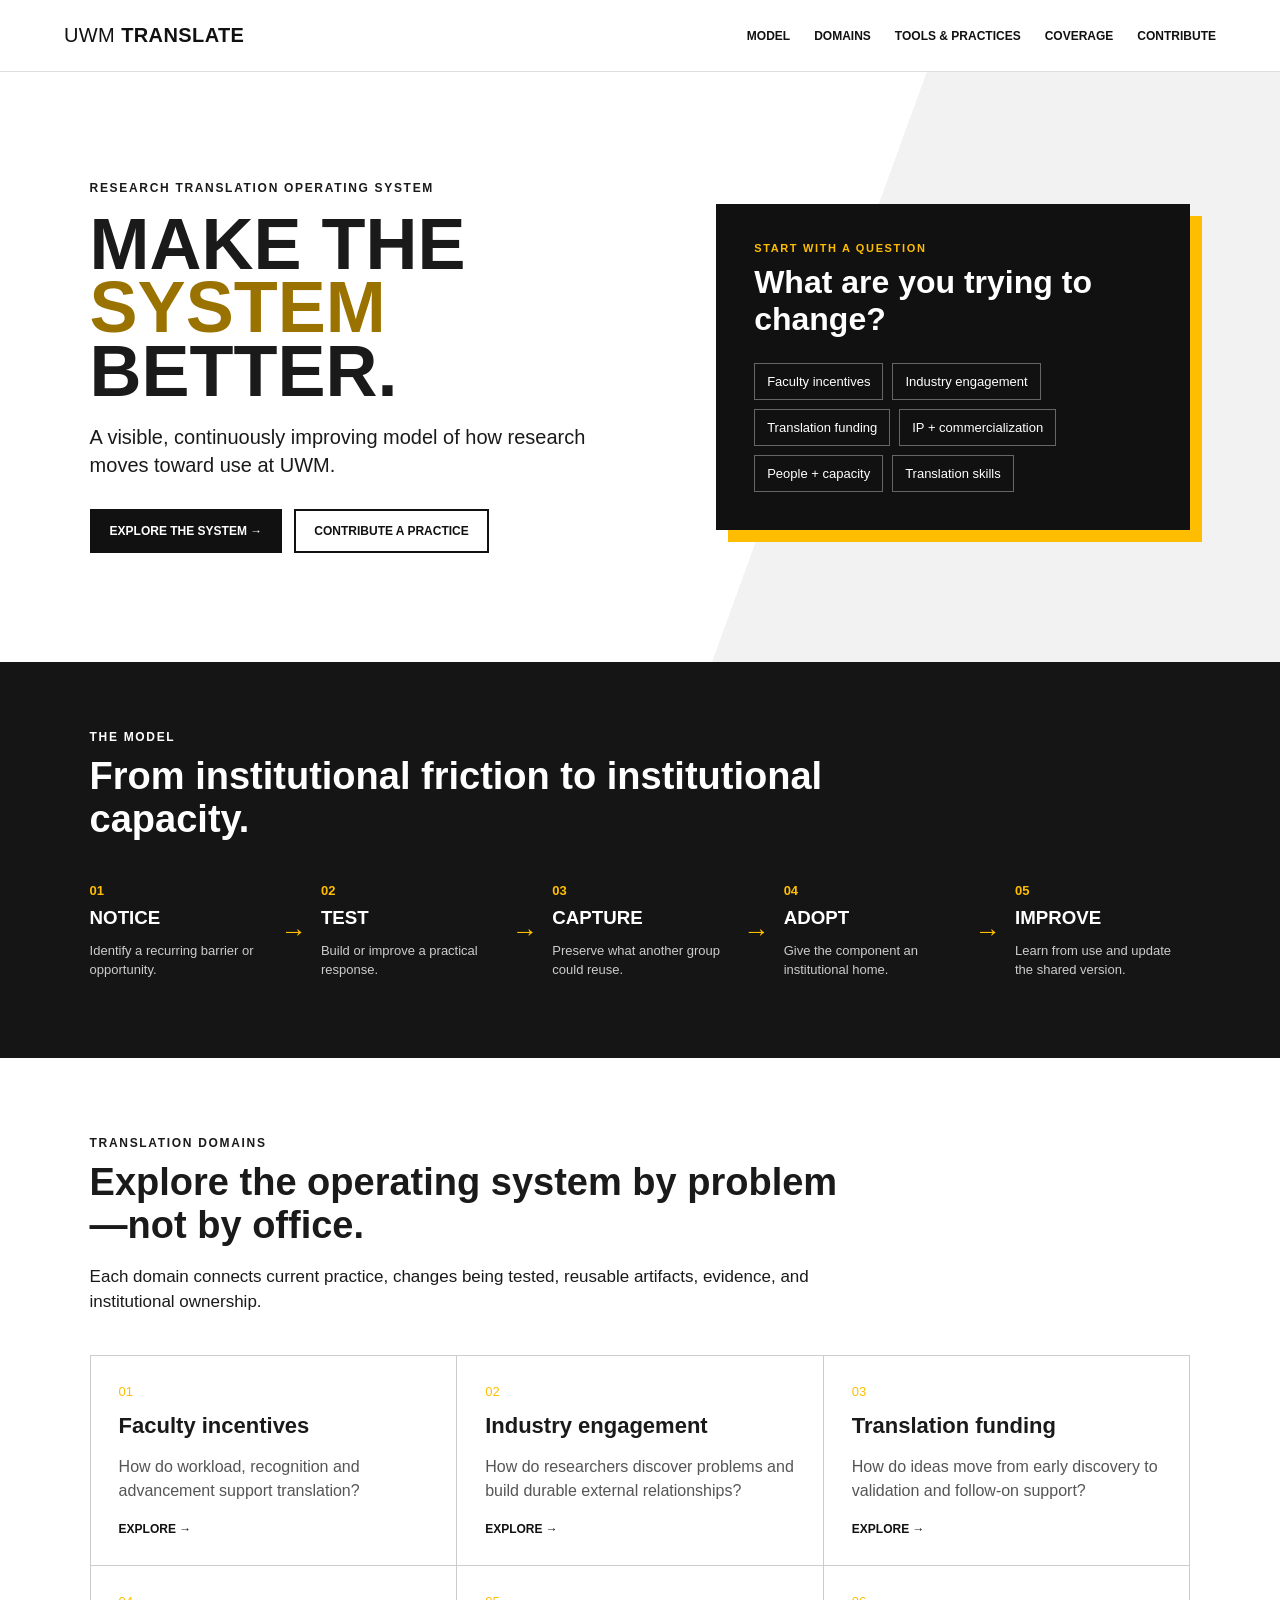
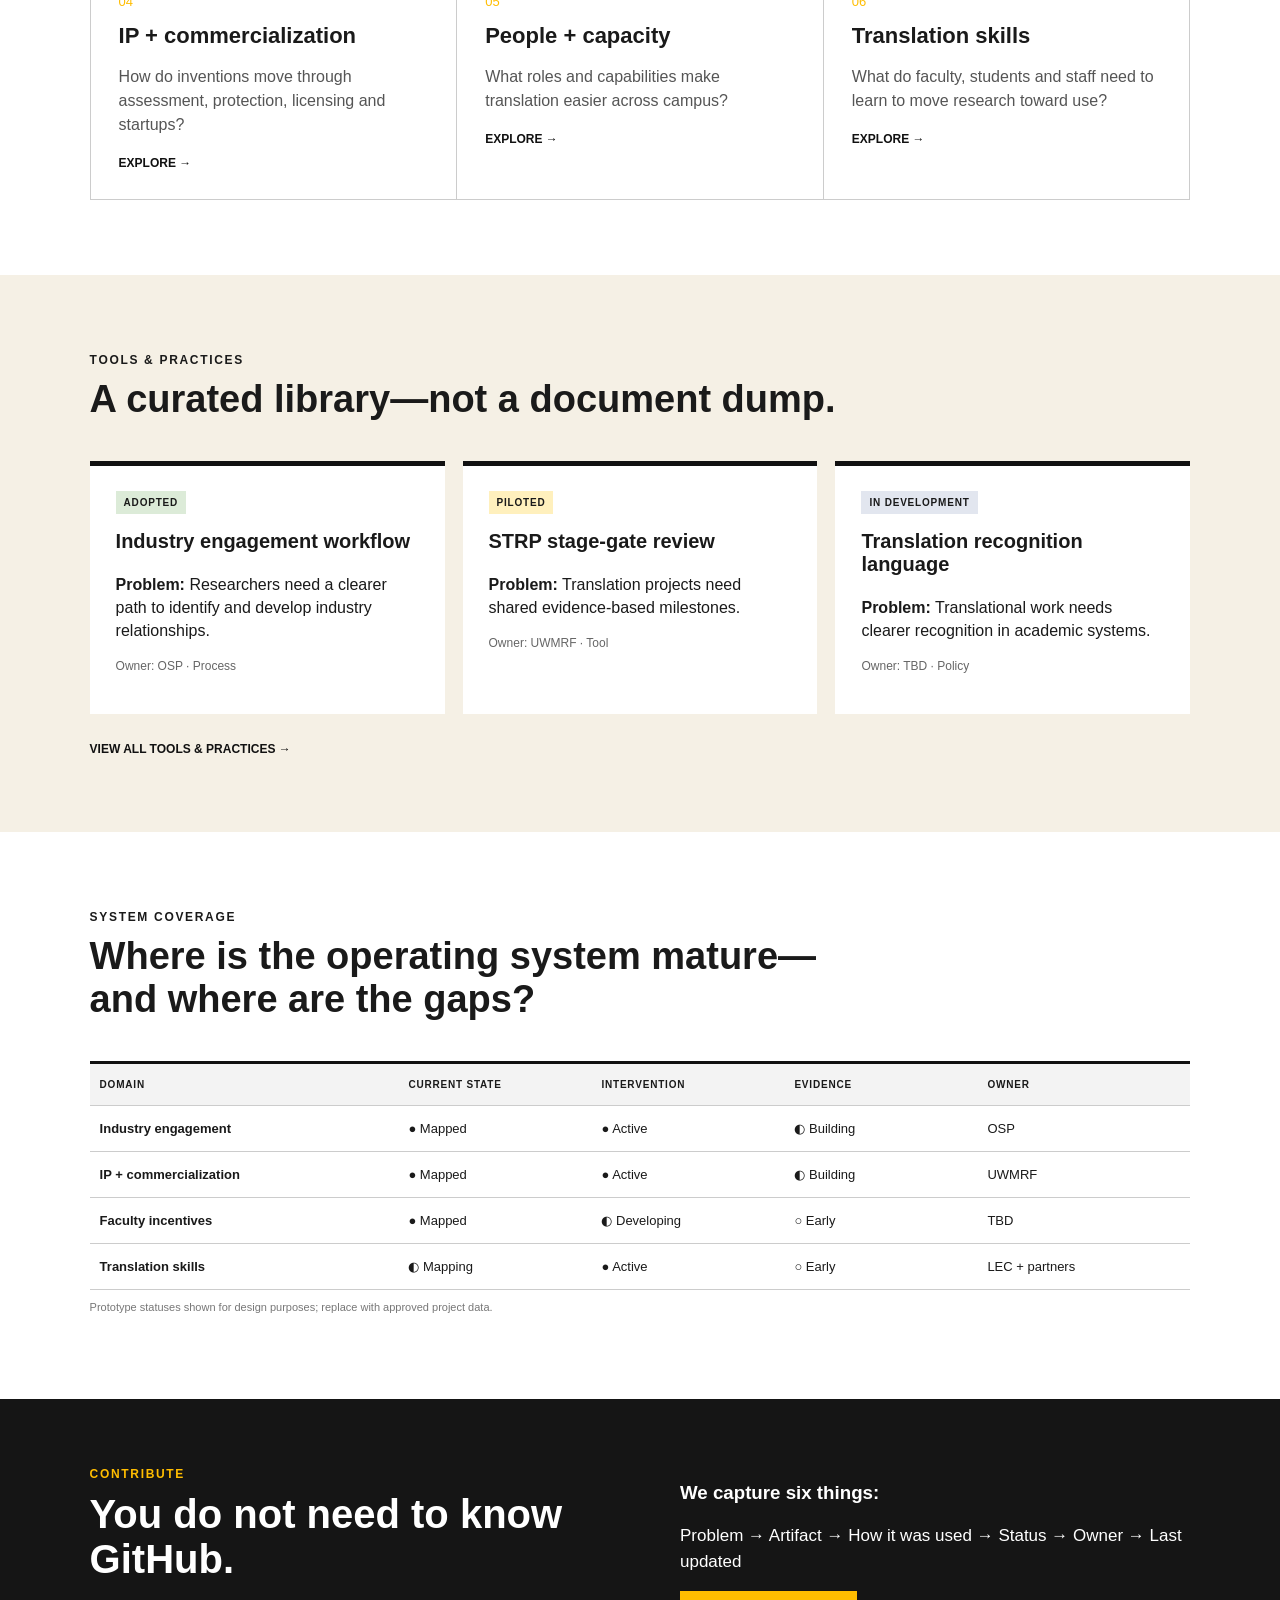
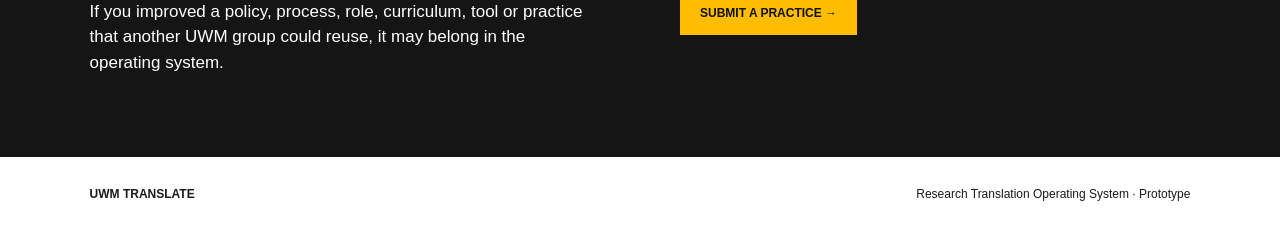
==== index.html @ 5f3ccc4c "Add files via upload" ====
<!doctype html><html lang='en'><head><meta charset='utf-8'><meta name='viewport' content='width=device-width,initial-scale=1'><title>UWM TRANSLATE — Research Translation OS</title><link rel='stylesheet' href='styles.css'></head><body>
<header class='nav'><a class='brand' href='#'>UWM <b>TRANSLATE</b></a><nav><a href='#model'>MODEL</a><a href='#domains'>DOMAINS</a><a href='#library'>TOOLS & PRACTICES</a><a href='#coverage'>COVERAGE</a><a href='#contribute'>CONTRIBUTE</a></nav></header>
<main>
<section class='hero'><div><div class='eyebrow'>RESEARCH TRANSLATION OPERATING SYSTEM</div><h1>MAKE THE<br><span>SYSTEM</span><br>BETTER.</h1><p class='lede'>A visible, continuously improving model of how research moves toward use at UWM.</p><div class='actions'><a class='btn primary' href='#domains'>EXPLORE THE SYSTEM →</a><a class='btn' href='#contribute'>CONTRIBUTE A PRACTICE</a></div></div><div class='hero-card'><div class='small'>START WITH A QUESTION</div><h2>What are you trying to change?</h2><div class='chips'><a href='#faculty'>Faculty incentives</a><a href='#industry'>Industry engagement</a><a href='#funding'>Translation funding</a><a href='#commercialization'>IP + commercialization</a><a href='#capacity'>People + capacity</a><a href='#skills'>Translation skills</a></div></div></section>
<section class='dark' id='model'><div class='section-head'><span>THE MODEL</span><h2>From institutional friction to institutional capacity.</h2></div><div class='flow'><div><b>01</b><h3>NOTICE</h3><p>Identify a recurring barrier or opportunity.</p></div><i>→</i><div><b>02</b><h3>TEST</h3><p>Build or improve a practical response.</p></div><i>→</i><div><b>03</b><h3>CAPTURE</h3><p>Preserve what another group could reuse.</p></div><i>→</i><div><b>04</b><h3>ADOPT</h3><p>Give the component an institutional home.</p></div><i>→</i><div><b>05</b><h3>IMPROVE</h3><p>Learn from use and update the shared version.</p></div></div></section>
<section id='domains' class='section'><div class='section-head'><span>TRANSLATION DOMAINS</span><h2>Explore the operating system by problem—not by office.</h2><p>Each domain connects current practice, changes being tested, reusable artifacts, evidence, and institutional ownership.</p></div><div class='grid domains'>
<article id='faculty'><div class='num'>01</div><h3>Faculty incentives</h3><p>How do workload, recognition and advancement support translation?</p><a href='domain.html?d=faculty'>EXPLORE →</a></article>
<article id='industry'><div class='num'>02</div><h3>Industry engagement</h3><p>How do researchers discover problems and build durable external relationships?</p><a href='domain.html?d=industry'>EXPLORE →</a></article>
<article id='funding'><div class='num'>03</div><h3>Translation funding</h3><p>How do ideas move from early discovery to validation and follow-on support?</p><a href='domain.html?d=funding'>EXPLORE →</a></article>
<article id='commercialization'><div class='num'>04</div><h3>IP + commercialization</h3><p>How do inventions move through assessment, protection, licensing and startups?</p><a href='domain.html?d=ip'>EXPLORE →</a></article>
<article id='capacity'><div class='num'>05</div><h3>People + capacity</h3><p>What roles and capabilities make translation easier across campus?</p><a href='domain.html?d=capacity'>EXPLORE →</a></article>
<article id='skills'><div class='num'>06</div><h3>Translation skills</h3><p>What do faculty, students and staff need to learn to move research toward use?</p><a href='domain.html?d=skills'>EXPLORE →</a></article></div></section>
<section class='cream' id='library'><div class='section-head'><span>TOOLS & PRACTICES</span><h2>A curated library—not a document dump.</h2></div><div class='artifact-grid'>
<div class='artifact'><span class='status adopted'>ADOPTED</span><h3>Industry engagement workflow</h3><p><b>Problem:</b> Researchers need a clearer path to identify and develop industry relationships.</p><p class='meta'>Owner: OSP · Process</p></div>
<div class='artifact'><span class='status pilot'>PILOTED</span><h3>STRP stage-gate review</h3><p><b>Problem:</b> Translation projects need shared evidence-based milestones.</p><p class='meta'>Owner: UWMRF · Tool</p></div>
<div class='artifact'><span class='status dev'>IN DEVELOPMENT</span><h3>Translation recognition language</h3><p><b>Problem:</b> Translational work needs clearer recognition in academic systems.</p><p class='meta'>Owner: TBD · Policy</p></div>
</div><a class='text-link' href='library.html'>VIEW ALL TOOLS & PRACTICES →</a></section>
<section class='section' id='coverage'><div class='section-head'><span>SYSTEM COVERAGE</span><h2>Where is the operating system mature—and where are the gaps?</h2></div><div class='coverage'><div class='row header'><span>DOMAIN</span><span>CURRENT STATE</span><span>INTERVENTION</span><span>EVIDENCE</span><span>OWNER</span></div><div class='row'><b>Industry engagement</b><span>● Mapped</span><span>● Active</span><span>◐ Building</span><span>OSP</span></div><div class='row'><b>IP + commercialization</b><span>● Mapped</span><span>● Active</span><span>◐ Building</span><span>UWMRF</span></div><div class='row'><b>Faculty incentives</b><span>● Mapped</span><span>◐ Developing</span><span>○ Early</span><span>TBD</span></div><div class='row'><b>Translation skills</b><span>◐ Mapping</span><span>● Active</span><span>○ Early</span><span>LEC + partners</span></div></div><p class='note'>Prototype statuses shown for design purposes; replace with approved project data.</p></section>
<section class='black' id='contribute'><div><span class='eyebrow gold'>CONTRIBUTE</span><h2>You do not need to know GitHub.</h2><p>If you improved a policy, process, role, curriculum, tool or practice that another UWM group could reuse, it may belong in the operating system.</p></div><div class='contrib'><h3>We capture six things:</h3><p>Problem → Artifact → How it was used → Status → Owner → Last updated</p><a class='btn goldbtn' href='contribute.html'>SUBMIT A PRACTICE →</a></div></section>
</main><footer><b>UWM TRANSLATE</b><span>Research Translation Operating System · Prototype</span></footer></body></html>
---- styles.css ----
:root{--gold:#ffbd00;--black:#111;--cream:#f5f0e5;--gray:#ececec;--ink:#1a1a1a}*{box-sizing:border-box}body{margin:0;font-family:Arial,Helvetica,sans-serif;color:var(--ink);background:#fff}.nav{height:72px;display:flex;align-items:center;justify-content:space-between;padding:0 5vw;border-bottom:1px solid #ddd;position:sticky;top:0;background:#fff;z-index:5}.brand{font-size:20px;color:#111;text-decoration:none;letter-spacing:.02em}.nav nav{display:flex;gap:24px}.nav nav a{font-size:12px;font-weight:700;color:#111;text-decoration:none}.hero{min-height:590px;padding:70px 7vw;display:grid;grid-template-columns:1.05fr .95fr;gap:8vw;align-items:center;background:linear-gradient(110deg,#fff 0 62%,#f2f2f2 62%)}.eyebrow,.section-head span{font-size:12px;font-weight:800;letter-spacing:.14em}.hero h1{font-size:72px;line-height:.88;margin:18px 0}.hero h1 span{color:#9a7200}.lede{font-size:20px;max-width:550px;line-height:1.4}.actions{display:flex;gap:12px;margin-top:30px}.btn{display:inline-block;border:2px solid #111;padding:13px 18px;text-decoration:none;color:#111;font-weight:800;font-size:12px}.primary{background:#111;color:#fff}.hero-card{background:#111;color:#fff;padding:38px;box-shadow:12px 12px 0 var(--gold)}.hero-card h2{font-size:32px;margin:10px 0 25px}.small{font-size:11px;letter-spacing:.15em;color:var(--gold);font-weight:800}.chips{display:flex;flex-wrap:wrap;gap:9px}.chips a{color:#fff;border:1px solid #666;text-decoration:none;padding:10px 12px;font-size:13px}.chips a:hover{border-color:var(--gold)}.dark,.black{background:#151515;color:#fff;padding:65px 7vw}.section,.cream{padding:75px 7vw}.cream{background:var(--cream)}.section-head{max-width:760px;margin-bottom:40px}.section-head h2{font-size:38px;margin:10px 0 12px}.section-head p{font-size:17px;line-height:1.5}.flow{display:grid;grid-template-columns:1fr auto 1fr auto 1fr auto 1fr auto 1fr;gap:15px;align-items:start}.flow i{font-size:26px;color:var(--gold);padding-top:35px}.flow b,.num{color:var(--gold);font-size:13px}.flow h3{margin:8px 0}.flow p{font-size:13px;color:#ccc;line-height:1.45}.grid{display:grid;grid-template-columns:repeat(3,1fr);gap:1px;background:#ccc;border:1px solid #ccc}.domains article{background:#fff;padding:28px;min-height:205px}.domains h3{font-size:22px;margin:14px 0 8px}.domains p{line-height:1.5;color:#555}.domains a,.text-link{font-size:12px;font-weight:800;color:#111;text-decoration:none}.artifact-grid{display:grid;grid-template-columns:repeat(3,1fr);gap:18px;margin-bottom:25px}.artifact{background:#fff;padding:26px;border-top:5px solid #111}.artifact h3{font-size:20px}.artifact p{line-height:1.45}.status{font-size:10px;font-weight:800;letter-spacing:.08em;padding:6px 8px;background:#ddd}.adopted{background:#dcebd8}.pilot{background:#fff0bd}.dev{background:#e2e6ef}.meta{font-size:12px;color:#666}.coverage{border-top:3px solid #111}.row{display:grid;grid-template-columns:1.6fr 1fr 1fr 1fr 1fr;padding:15px 10px;border-bottom:1px solid #ccc;font-size:13px}.header{font-size:10px;font-weight:800;letter-spacing:.08em;background:#f3f3f3}.note{font-size:11px;color:#777}.black{display:grid;grid-template-columns:1fr 1fr;gap:80px}.black h2{font-size:40px;margin:10px 0}.black p{font-size:17px;line-height:1.5}.gold{color:var(--gold)}.goldbtn{border-color:var(--gold);color:#111;background:var(--gold)}footer{padding:30px 7vw;display:flex;justify-content:space-between;font-size:12px}@media(max-width:800px){.nav nav{display:none}.hero{grid-template-columns:1fr;background:#fff}.hero h1{font-size:52px}.grid,.artifact-grid{grid-template-columns:1fr}.flow{grid-template-columns:1fr}.flow i{display:none}.row{grid-template-columns:1fr 1fr;gap:8px}.header{display:none}.black{grid-template-columns:1fr;gap:20px}}
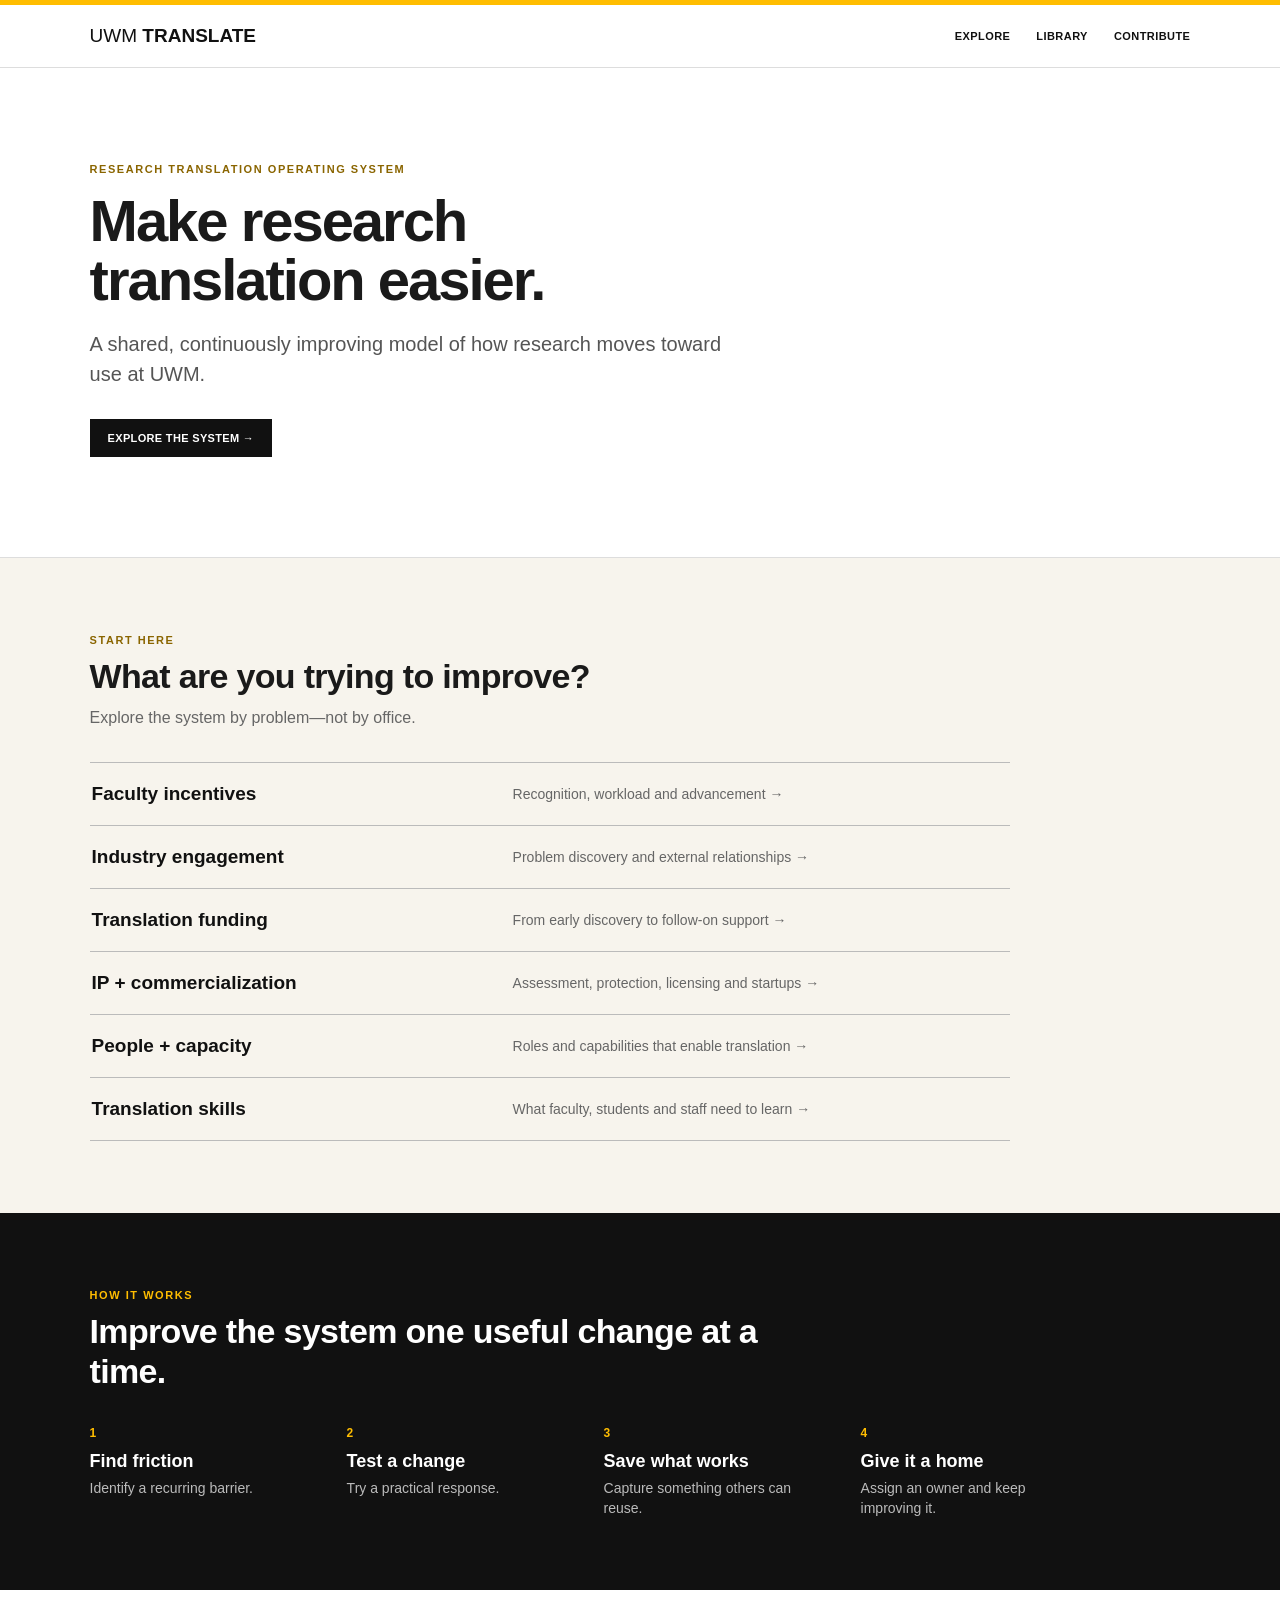
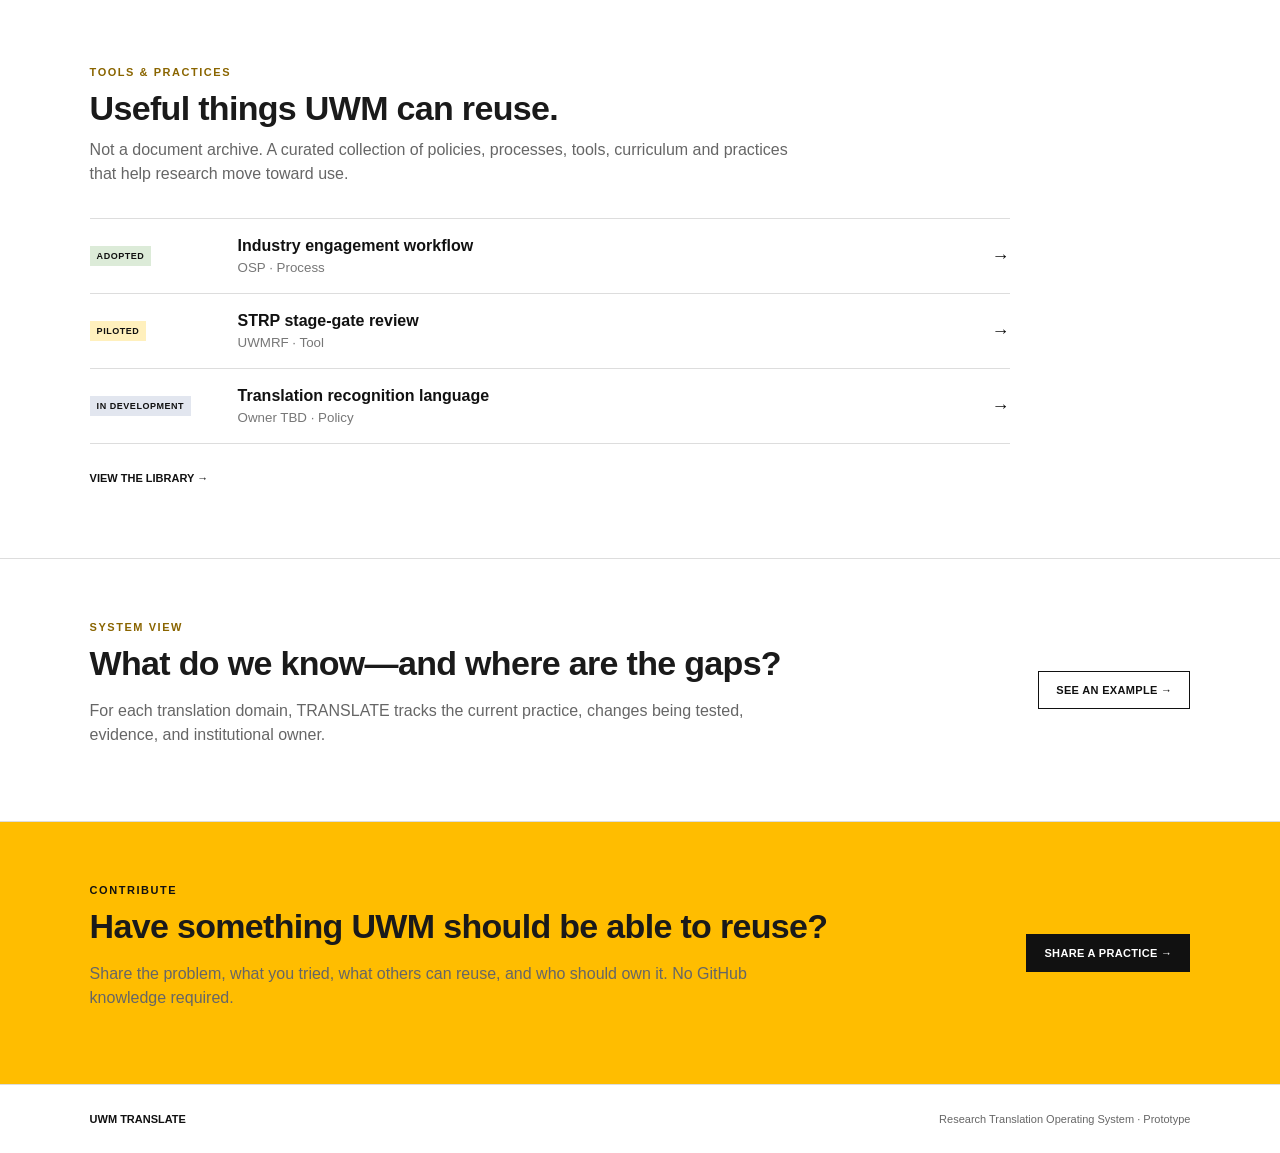
==== commit 541b68f1: "Add files via upload" ====
--- a/index.html
+++ b/index.html
@@ -1,20 +1,21 @@
 <!doctype html><html lang='en'><head><meta charset='utf-8'><meta name='viewport' content='width=device-width,initial-scale=1'><title>UWM TRANSLATE — Research Translation OS</title><link rel='stylesheet' href='styles.css'></head><body>
-<header class='nav'><a class='brand' href='#'>UWM <b>TRANSLATE</b></a><nav><a href='#model'>MODEL</a><a href='#domains'>DOMAINS</a><a href='#library'>TOOLS & PRACTICES</a><a href='#coverage'>COVERAGE</a><a href='#contribute'>CONTRIBUTE</a></nav></header>
+<header class='nav'><a class='brand' href='index.html'>UWM <b>TRANSLATE</b></a><nav><a href='#domains'>EXPLORE</a><a href='library.html'>LIBRARY</a><a href='contribute.html'>CONTRIBUTE</a></nav></header>
 <main>
-<section class='hero'><div><div class='eyebrow'>RESEARCH TRANSLATION OPERATING SYSTEM</div><h1>MAKE THE<br><span>SYSTEM</span><br>BETTER.</h1><p class='lede'>A visible, continuously improving model of how research moves toward use at UWM.</p><div class='actions'><a class='btn primary' href='#domains'>EXPLORE THE SYSTEM →</a><a class='btn' href='#contribute'>CONTRIBUTE A PRACTICE</a></div></div><div class='hero-card'><div class='small'>START WITH A QUESTION</div><h2>What are you trying to change?</h2><div class='chips'><a href='#faculty'>Faculty incentives</a><a href='#industry'>Industry engagement</a><a href='#funding'>Translation funding</a><a href='#commercialization'>IP + commercialization</a><a href='#capacity'>People + capacity</a><a href='#skills'>Translation skills</a></div></div></section>
-<section class='dark' id='model'><div class='section-head'><span>THE MODEL</span><h2>From institutional friction to institutional capacity.</h2></div><div class='flow'><div><b>01</b><h3>NOTICE</h3><p>Identify a recurring barrier or opportunity.</p></div><i>→</i><div><b>02</b><h3>TEST</h3><p>Build or improve a practical response.</p></div><i>→</i><div><b>03</b><h3>CAPTURE</h3><p>Preserve what another group could reuse.</p></div><i>→</i><div><b>04</b><h3>ADOPT</h3><p>Give the component an institutional home.</p></div><i>→</i><div><b>05</b><h3>IMPROVE</h3><p>Learn from use and update the shared version.</p></div></div></section>
-<section id='domains' class='section'><div class='section-head'><span>TRANSLATION DOMAINS</span><h2>Explore the operating system by problem—not by office.</h2><p>Each domain connects current practice, changes being tested, reusable artifacts, evidence, and institutional ownership.</p></div><div class='grid domains'>
-<article id='faculty'><div class='num'>01</div><h3>Faculty incentives</h3><p>How do workload, recognition and advancement support translation?</p><a href='domain.html?d=faculty'>EXPLORE →</a></article>
-<article id='industry'><div class='num'>02</div><h3>Industry engagement</h3><p>How do researchers discover problems and build durable external relationships?</p><a href='domain.html?d=industry'>EXPLORE →</a></article>
-<article id='funding'><div class='num'>03</div><h3>Translation funding</h3><p>How do ideas move from early discovery to validation and follow-on support?</p><a href='domain.html?d=funding'>EXPLORE →</a></article>
-<article id='commercialization'><div class='num'>04</div><h3>IP + commercialization</h3><p>How do inventions move through assessment, protection, licensing and startups?</p><a href='domain.html?d=ip'>EXPLORE →</a></article>
-<article id='capacity'><div class='num'>05</div><h3>People + capacity</h3><p>What roles and capabilities make translation easier across campus?</p><a href='domain.html?d=capacity'>EXPLORE →</a></article>
-<article id='skills'><div class='num'>06</div><h3>Translation skills</h3><p>What do faculty, students and staff need to learn to move research toward use?</p><a href='domain.html?d=skills'>EXPLORE →</a></article></div></section>
-<section class='cream' id='library'><div class='section-head'><span>TOOLS & PRACTICES</span><h2>A curated library—not a document dump.</h2></div><div class='artifact-grid'>
-<div class='artifact'><span class='status adopted'>ADOPTED</span><h3>Industry engagement workflow</h3><p><b>Problem:</b> Researchers need a clearer path to identify and develop industry relationships.</p><p class='meta'>Owner: OSP · Process</p></div>
-<div class='artifact'><span class='status pilot'>PILOTED</span><h3>STRP stage-gate review</h3><p><b>Problem:</b> Translation projects need shared evidence-based milestones.</p><p class='meta'>Owner: UWMRF · Tool</p></div>
-<div class='artifact'><span class='status dev'>IN DEVELOPMENT</span><h3>Translation recognition language</h3><p><b>Problem:</b> Translational work needs clearer recognition in academic systems.</p><p class='meta'>Owner: TBD · Policy</p></div>
-</div><a class='text-link' href='library.html'>VIEW ALL TOOLS & PRACTICES →</a></section>
-<section class='section' id='coverage'><div class='section-head'><span>SYSTEM COVERAGE</span><h2>Where is the operating system mature—and where are the gaps?</h2></div><div class='coverage'><div class='row header'><span>DOMAIN</span><span>CURRENT STATE</span><span>INTERVENTION</span><span>EVIDENCE</span><span>OWNER</span></div><div class='row'><b>Industry engagement</b><span>● Mapped</span><span>● Active</span><span>◐ Building</span><span>OSP</span></div><div class='row'><b>IP + commercialization</b><span>● Mapped</span><span>● Active</span><span>◐ Building</span><span>UWMRF</span></div><div class='row'><b>Faculty incentives</b><span>● Mapped</span><span>◐ Developing</span><span>○ Early</span><span>TBD</span></div><div class='row'><b>Translation skills</b><span>◐ Mapping</span><span>● Active</span><span>○ Early</span><span>LEC + partners</span></div></div><p class='note'>Prototype statuses shown for design purposes; replace with approved project data.</p></section>
-<section class='black' id='contribute'><div><span class='eyebrow gold'>CONTRIBUTE</span><h2>You do not need to know GitHub.</h2><p>If you improved a policy, process, role, curriculum, tool or practice that another UWM group could reuse, it may belong in the operating system.</p></div><div class='contrib'><h3>We capture six things:</h3><p>Problem → Artifact → How it was used → Status → Owner → Last updated</p><a class='btn goldbtn' href='contribute.html'>SUBMIT A PRACTICE →</a></div></section>
+<section class='hero simple'><div><div class='eyebrow'>RESEARCH TRANSLATION OPERATING SYSTEM</div><h1>Make research<br>translation easier.</h1><p class='lede'>A shared, continuously improving model of how research moves toward use at UWM.</p><a class='btn primary' href='#domains'>EXPLORE THE SYSTEM →</a></div></section>
+<section class='question' id='domains'><div class='section-head'><span>START HERE</span><h2>What are you trying to improve?</h2><p>Explore the system by problem—not by office.</p></div><div class='domain-list'>
+<a href='domain.html?d=faculty'><b>Faculty incentives</b><span>Recognition, workload and advancement →</span></a>
+<a href='domain.html?d=industry'><b>Industry engagement</b><span>Problem discovery and external relationships →</span></a>
+<a href='domain.html?d=funding'><b>Translation funding</b><span>From early discovery to follow-on support →</span></a>
+<a href='domain.html?d=ip'><b>IP + commercialization</b><span>Assessment, protection, licensing and startups →</span></a>
+<a href='domain.html?d=capacity'><b>People + capacity</b><span>Roles and capabilities that enable translation →</span></a>
+<a href='domain.html?d=skills'><b>Translation skills</b><span>What faculty, students and staff need to learn →</span></a>
+</div></section>
+<section class='how'><div class='section-head'><span>HOW IT WORKS</span><h2>Improve the system one useful change at a time.</h2></div><div class='steps'><div><b>1</b><h3>Find friction</h3><p>Identify a recurring barrier.</p></div><div><b>2</b><h3>Test a change</h3><p>Try a practical response.</p></div><div><b>3</b><h3>Save what works</h3><p>Capture something others can reuse.</p></div><div><b>4</b><h3>Give it a home</h3><p>Assign an owner and keep improving it.</p></div></div></section>
+<section class='library-preview'><div class='section-head'><span>TOOLS & PRACTICES</span><h2>Useful things UWM can reuse.</h2><p>Not a document archive. A curated collection of policies, processes, tools, curriculum and practices that help research move toward use.</p></div><div class='artifact-list'>
+<a href='library.html'><span class='status adopted'>ADOPTED</span><div><b>Industry engagement workflow</b><small>OSP · Process</small></div><em>→</em></a>
+<a href='library.html'><span class='status pilot'>PILOTED</span><div><b>STRP stage-gate review</b><small>UWMRF · Tool</small></div><em>→</em></a>
+<a href='library.html'><span class='status dev'>IN DEVELOPMENT</span><div><b>Translation recognition language</b><small>Owner TBD · Policy</small></div><em>→</em></a>
+</div><a class='text-link' href='library.html'>VIEW THE LIBRARY →</a></section>
+<section class='coverage-simple'><div><span class='eyebrow'>SYSTEM VIEW</span><h2>What do we know—and where are the gaps?</h2><p>For each translation domain, TRANSLATE tracks the current practice, changes being tested, evidence, and institutional owner.</p></div><a class='btn' href='domain.html?d=industry'>SEE AN EXAMPLE →</a></section>
+<section class='contribute-simple'><div><span class='eyebrow'>CONTRIBUTE</span><h2>Have something UWM should be able to reuse?</h2><p>Share the problem, what you tried, what others can reuse, and who should own it. No GitHub knowledge required.</p></div><a class='btn goldbtn' href='contribute.html'>SHARE A PRACTICE →</a></section>
 </main><footer><b>UWM TRANSLATE</b><span>Research Translation Operating System · Prototype</span></footer></body></html>
--- a/styles.css
+++ b/styles.css
@@ -1 +1 @@
-:root{--gold:#ffbd00;--black:#111;--cream:#f5f0e5;--gray:#ececec;--ink:#1a1a1a}*{box-sizing:border-box}body{margin:0;font-family:Arial,Helvetica,sans-serif;color:var(--ink);background:#fff}.nav{height:72px;display:flex;align-items:center;justify-content:space-between;padding:0 5vw;border-bottom:1px solid #ddd;position:sticky;top:0;background:#fff;z-index:5}.brand{font-size:20px;color:#111;text-decoration:none;letter-spacing:.02em}.nav nav{display:flex;gap:24px}.nav nav a{font-size:12px;font-weight:700;color:#111;text-decoration:none}.hero{min-height:590px;padding:70px 7vw;display:grid;grid-template-columns:1.05fr .95fr;gap:8vw;align-items:center;background:linear-gradient(110deg,#fff 0 62%,#f2f2f2 62%)}.eyebrow,.section-head span{font-size:12px;font-weight:800;letter-spacing:.14em}.hero h1{font-size:72px;line-height:.88;margin:18px 0}.hero h1 span{color:#9a7200}.lede{font-size:20px;max-width:550px;line-height:1.4}.actions{display:flex;gap:12px;margin-top:30px}.btn{display:inline-block;border:2px solid #111;padding:13px 18px;text-decoration:none;color:#111;font-weight:800;font-size:12px}.primary{background:#111;color:#fff}.hero-card{background:#111;color:#fff;padding:38px;box-shadow:12px 12px 0 var(--gold)}.hero-card h2{font-size:32px;margin:10px 0 25px}.small{font-size:11px;letter-spacing:.15em;color:var(--gold);font-weight:800}.chips{display:flex;flex-wrap:wrap;gap:9px}.chips a{color:#fff;border:1px solid #666;text-decoration:none;padding:10px 12px;font-size:13px}.chips a:hover{border-color:var(--gold)}.dark,.black{background:#151515;color:#fff;padding:65px 7vw}.section,.cream{padding:75px 7vw}.cream{background:var(--cream)}.section-head{max-width:760px;margin-bottom:40px}.section-head h2{font-size:38px;margin:10px 0 12px}.section-head p{font-size:17px;line-height:1.5}.flow{display:grid;grid-template-columns:1fr auto 1fr auto 1fr auto 1fr auto 1fr;gap:15px;align-items:start}.flow i{font-size:26px;color:var(--gold);padding-top:35px}.flow b,.num{color:var(--gold);font-size:13px}.flow h3{margin:8px 0}.flow p{font-size:13px;color:#ccc;line-height:1.45}.grid{display:grid;grid-template-columns:repeat(3,1fr);gap:1px;background:#ccc;border:1px solid #ccc}.domains article{background:#fff;padding:28px;min-height:205px}.domains h3{font-size:22px;margin:14px 0 8px}.domains p{line-height:1.5;color:#555}.domains a,.text-link{font-size:12px;font-weight:800;color:#111;text-decoration:none}.artifact-grid{display:grid;grid-template-columns:repeat(3,1fr);gap:18px;margin-bottom:25px}.artifact{background:#fff;padding:26px;border-top:5px solid #111}.artifact h3{font-size:20px}.artifact p{line-height:1.45}.status{font-size:10px;font-weight:800;letter-spacing:.08em;padding:6px 8px;background:#ddd}.adopted{background:#dcebd8}.pilot{background:#fff0bd}.dev{background:#e2e6ef}.meta{font-size:12px;color:#666}.coverage{border-top:3px solid #111}.row{display:grid;grid-template-columns:1.6fr 1fr 1fr 1fr 1fr;padding:15px 10px;border-bottom:1px solid #ccc;font-size:13px}.header{font-size:10px;font-weight:800;letter-spacing:.08em;background:#f3f3f3}.note{font-size:11px;color:#777}.black{display:grid;grid-template-columns:1fr 1fr;gap:80px}.black h2{font-size:40px;margin:10px 0}.black p{font-size:17px;line-height:1.5}.gold{color:var(--gold)}.goldbtn{border-color:var(--gold);color:#111;background:var(--gold)}footer{padding:30px 7vw;display:flex;justify-content:space-between;font-size:12px}@media(max-width:800px){.nav nav{display:none}.hero{grid-template-columns:1fr;background:#fff}.hero h1{font-size:52px}.grid,.artifact-grid{grid-template-columns:1fr}.flow{grid-template-columns:1fr}.flow i{display:none}.row{grid-template-columns:1fr 1fr;gap:8px}.header{display:none}.black{grid-template-columns:1fr;gap:20px}}
+:root{--gold:#ffbd00;--black:#111;--cream:#f7f4ed;--ink:#1a1a1a;--muted:#666;--line:#ddd}*{box-sizing:border-box}html{scroll-behavior:smooth}body{margin:0;font-family:Arial,Helvetica,sans-serif;color:var(--ink);background:#fff}.nav{height:68px;display:flex;align-items:center;justify-content:space-between;padding:0 7vw;border-top:5px solid var(--gold);border-bottom:1px solid var(--line);background:#fff}.brand{font-size:19px;color:#111;text-decoration:none}.nav nav{display:flex;gap:26px}.nav nav a{font-size:11px;font-weight:700;letter-spacing:.04em;color:#111;text-decoration:none}.hero.simple{padding:95px 7vw 100px;min-height:auto;background:#fff;border-bottom:1px solid var(--line)}.eyebrow,.section-head span{font-size:11px;font-weight:800;letter-spacing:.14em;color:#8a6500}.hero h1{font-size:58px;line-height:1.02;letter-spacing:-.035em;margin:16px 0 20px;max-width:760px}.lede{font-size:20px;line-height:1.5;max-width:650px;color:#555;margin-bottom:30px}.btn{display:inline-block;border:1.5px solid #111;padding:12px 17px;text-decoration:none;color:#111;font-weight:800;font-size:11px;letter-spacing:.03em}.primary{background:#111;color:#fff}.question,.how,.library-preview{padding:72px 7vw}.question{background:var(--cream)}.section-head{max-width:720px;margin-bottom:32px}.section-head h2,.coverage-simple h2,.contribute-simple h2{font-size:34px;line-height:1.15;letter-spacing:-.02em;margin:9px 0 10px}.section-head p{font-size:16px;line-height:1.5;color:#666;margin:0}.domain-list{max-width:920px;border-top:1px solid #bbb}.domain-list a{display:grid;grid-template-columns:1fr 1.25fr;gap:25px;padding:20px 2px;border-bottom:1px solid #bbb;text-decoration:none;color:#111;align-items:center}.domain-list a:hover{padding-left:10px}.domain-list b{font-size:19px}.domain-list span{font-size:14px;color:#666}.how{background:#111;color:#fff}.how .section-head span{color:var(--gold)}.steps{display:grid;grid-template-columns:repeat(4,1fr);gap:28px;max-width:1000px}.steps b{color:var(--gold);font-size:12px}.steps h3{font-size:18px;margin:10px 0 6px}.steps p{font-size:14px;color:#bbb;line-height:1.45;margin:0}.library-preview{background:#fff}.artifact-list{max-width:920px;border-top:1px solid var(--line);margin-bottom:24px}.artifact-list a{display:grid;grid-template-columns:130px 1fr auto;gap:18px;align-items:center;padding:18px 0;border-bottom:1px solid var(--line);color:#111;text-decoration:none}.artifact-list b{font-size:16px}.artifact-list small{display:block;color:#777;margin-top:5px}.artifact-list em{font-style:normal;font-size:18px}.status{width:max-content;font-size:9px;font-weight:800;letter-spacing:.06em;padding:5px 7px;background:#eee}.adopted{background:#dcebd8}.pilot{background:#fff0bd}.dev{background:#e2e6ef}.text-link{font-size:11px;font-weight:800;color:#111;text-decoration:none}.coverage-simple,.contribute-simple{padding:58px 7vw;display:grid;grid-template-columns:1fr auto;gap:60px;align-items:center;border-top:1px solid var(--line)}.coverage-simple p,.contribute-simple p{max-width:720px;font-size:16px;line-height:1.5;color:#666}.contribute-simple{background:var(--gold)}.contribute-simple .eyebrow{color:#111}.goldbtn{background:#111;color:#fff}.section{padding:70px 7vw}.cream{background:var(--cream)}.dark,.black{background:#111;color:#fff;padding:70px 7vw}.grid{display:grid;grid-template-columns:repeat(3,1fr);gap:16px}.domains article,.artifact{border:1px solid var(--line);padding:24px}.domains a,.text-link{font-size:11px;font-weight:800;color:#111;text-decoration:none}.num{color:#8a6500;font-size:12px}.meta{font-size:12px;color:#666}.coverage{border-top:2px solid #111}.row{display:grid;grid-template-columns:1.6fr 1fr 1fr 1fr 1fr;padding:14px 8px;border-bottom:1px solid #ccc;font-size:13px}.header{font-size:10px;font-weight:800;background:#f3f3f3}.note{font-size:11px;color:#777}.black{display:grid;grid-template-columns:1fr 1fr;gap:60px}.gold{color:var(--gold)}footer{padding:28px 7vw;display:flex;justify-content:space-between;border-top:1px solid var(--line);font-size:11px;color:#666}footer b{color:#111}@media(max-width:800px){.nav nav{gap:12px}.nav nav a{font-size:9px}.hero h1{font-size:42px}.question,.how,.library-preview,.section{padding:52px 7vw}.domain-list a{grid-template-columns:1fr;gap:5px}.steps{grid-template-columns:1fr 1fr}.artifact-list a{grid-template-columns:1fr auto}.artifact-list .status{grid-column:1/-1}.coverage-simple,.contribute-simple{grid-template-columns:1fr;gap:18px}.grid{grid-template-columns:1fr}.black{grid-template-columns:1fr}.row{grid-template-columns:1fr 1fr}.header{display:none}}
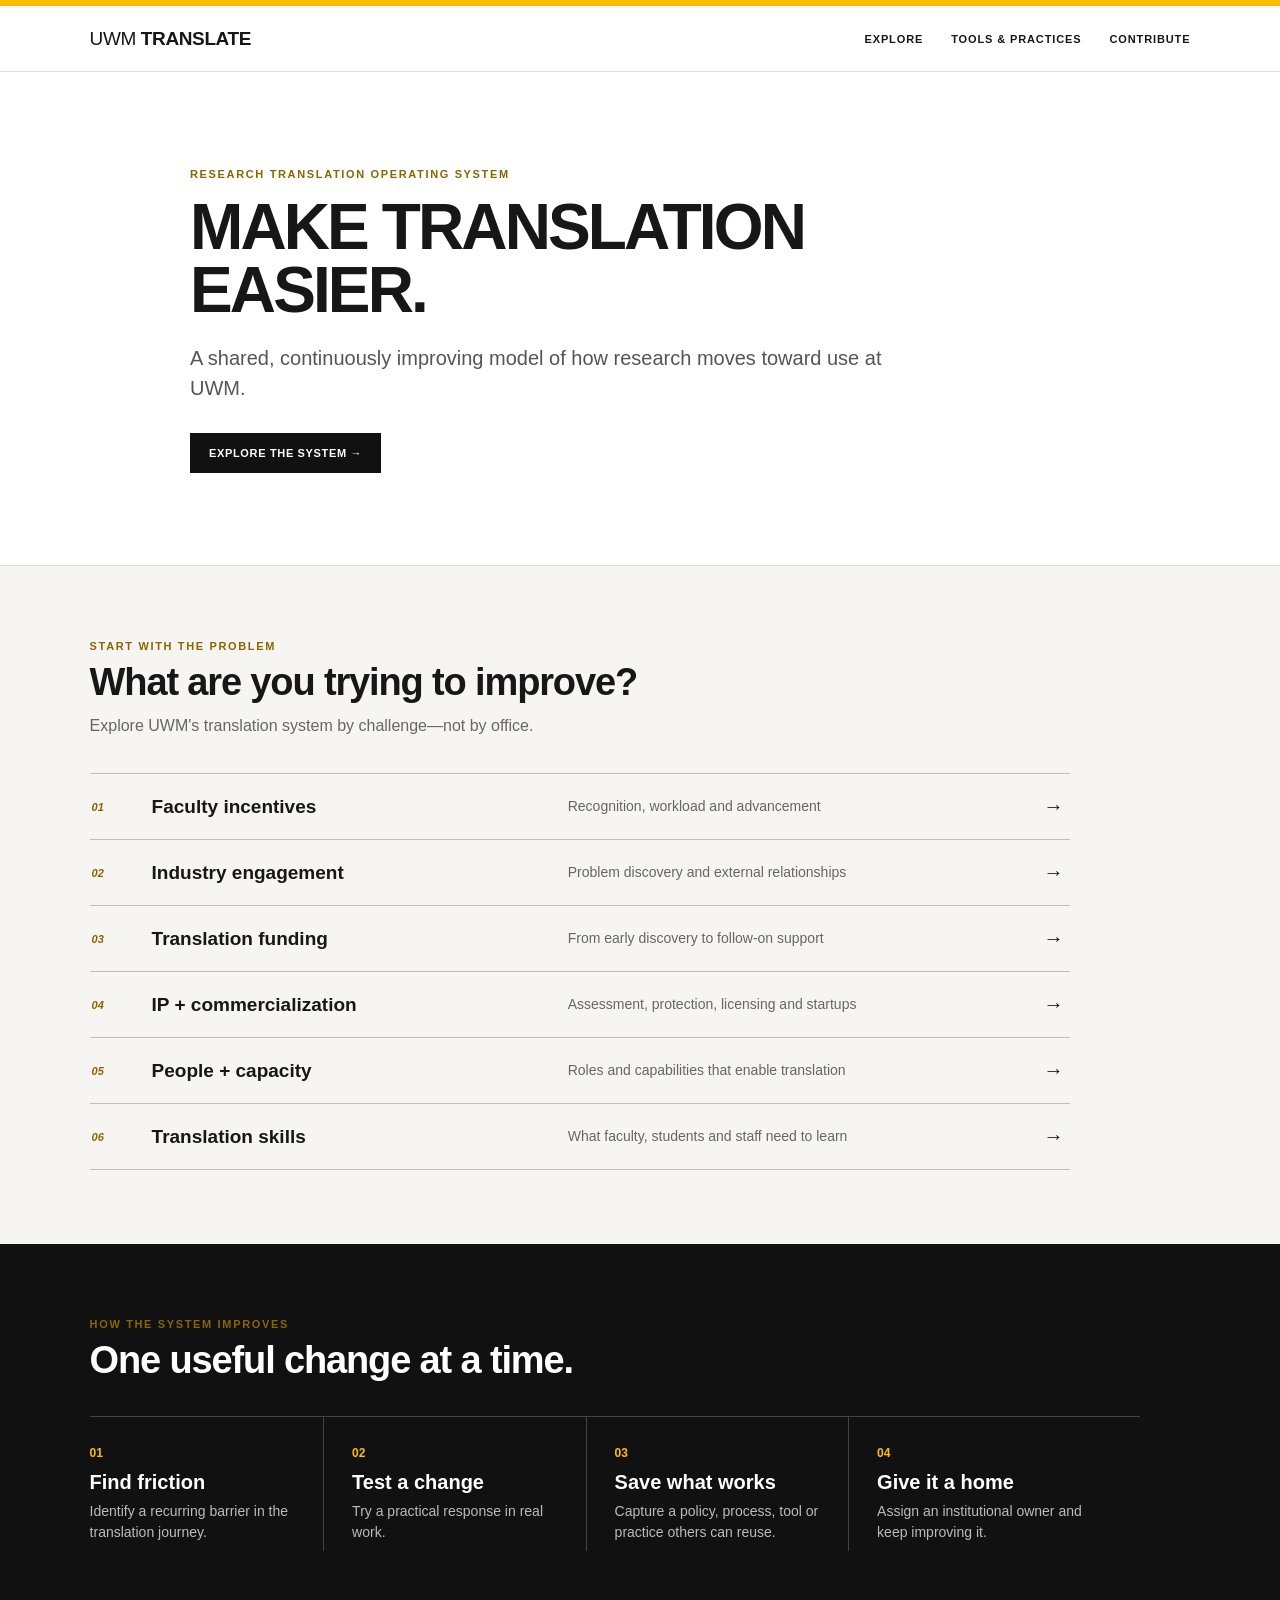
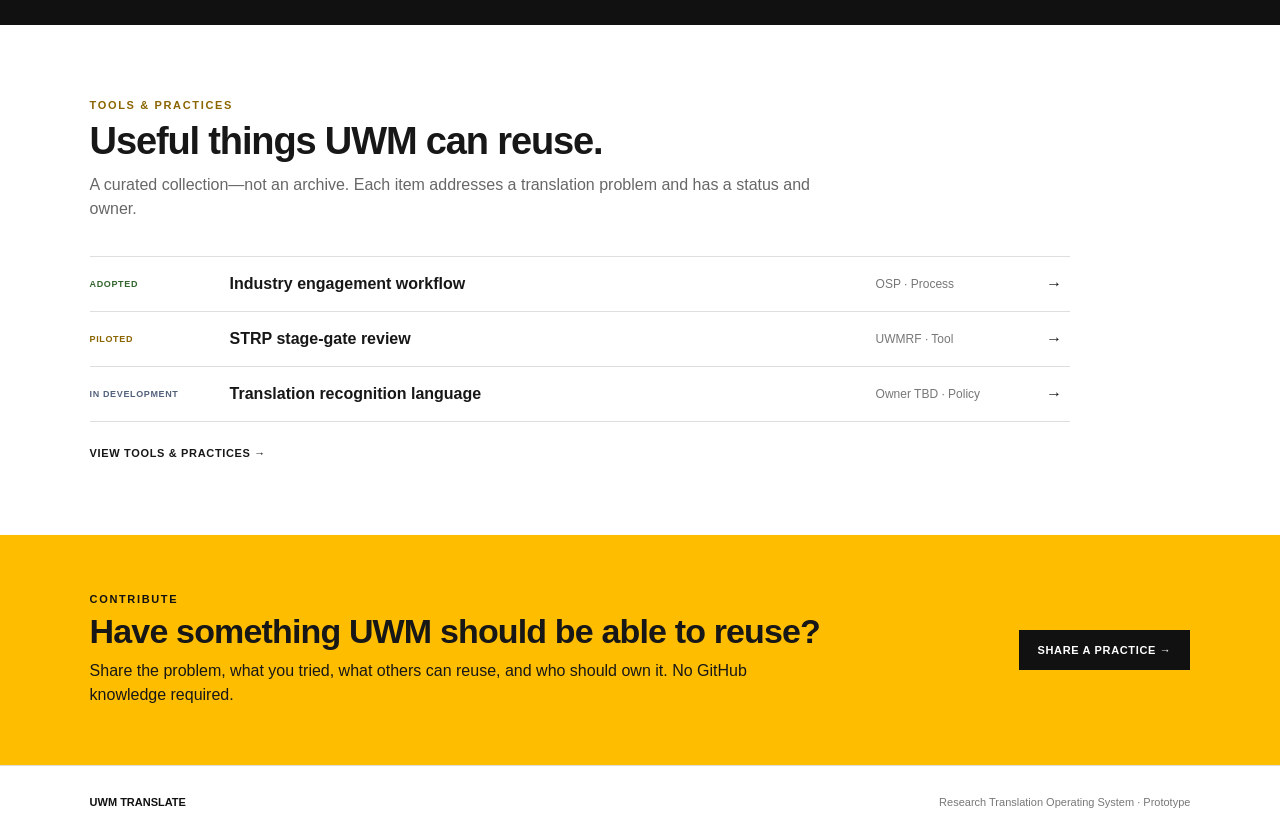
==== commit 42e2949a: "Add files via upload" ====
--- a/index.html
+++ b/index.html
@@ -1,21 +1,16 @@
-<!doctype html><html lang='en'><head><meta charset='utf-8'><meta name='viewport' content='width=device-width,initial-scale=1'><title>UWM TRANSLATE — Research Translation OS</title><link rel='stylesheet' href='styles.css'></head><body>
-<header class='nav'><a class='brand' href='index.html'>UWM <b>TRANSLATE</b></a><nav><a href='#domains'>EXPLORE</a><a href='library.html'>LIBRARY</a><a href='contribute.html'>CONTRIBUTE</a></nav></header>
+<!doctype html><html lang="en"><head><meta charset="utf-8"><meta name="viewport" content="width=device-width,initial-scale=1"><title>UWM TRANSLATE — Research Translation OS</title><link rel="stylesheet" href="styles.css"></head><body>
+<header class="nav"><a class="brand" href="index.html">UWM <b>TRANSLATE</b></a><nav><a href="#explore">EXPLORE</a><a href="library.html">TOOLS & PRACTICES</a><a href="contribute.html">CONTRIBUTE</a></nav></header>
 <main>
-<section class='hero simple'><div><div class='eyebrow'>RESEARCH TRANSLATION OPERATING SYSTEM</div><h1>Make research<br>translation easier.</h1><p class='lede'>A shared, continuously improving model of how research moves toward use at UWM.</p><a class='btn primary' href='#domains'>EXPLORE THE SYSTEM →</a></div></section>
-<section class='question' id='domains'><div class='section-head'><span>START HERE</span><h2>What are you trying to improve?</h2><p>Explore the system by problem—not by office.</p></div><div class='domain-list'>
-<a href='domain.html?d=faculty'><b>Faculty incentives</b><span>Recognition, workload and advancement →</span></a>
-<a href='domain.html?d=industry'><b>Industry engagement</b><span>Problem discovery and external relationships →</span></a>
-<a href='domain.html?d=funding'><b>Translation funding</b><span>From early discovery to follow-on support →</span></a>
-<a href='domain.html?d=ip'><b>IP + commercialization</b><span>Assessment, protection, licensing and startups →</span></a>
-<a href='domain.html?d=capacity'><b>People + capacity</b><span>Roles and capabilities that enable translation →</span></a>
-<a href='domain.html?d=skills'><b>Translation skills</b><span>What faculty, students and staff need to learn →</span></a>
-</div></section>
-<section class='how'><div class='section-head'><span>HOW IT WORKS</span><h2>Improve the system one useful change at a time.</h2></div><div class='steps'><div><b>1</b><h3>Find friction</h3><p>Identify a recurring barrier.</p></div><div><b>2</b><h3>Test a change</h3><p>Try a practical response.</p></div><div><b>3</b><h3>Save what works</h3><p>Capture something others can reuse.</p></div><div><b>4</b><h3>Give it a home</h3><p>Assign an owner and keep improving it.</p></div></div></section>
-<section class='library-preview'><div class='section-head'><span>TOOLS & PRACTICES</span><h2>Useful things UWM can reuse.</h2><p>Not a document archive. A curated collection of policies, processes, tools, curriculum and practices that help research move toward use.</p></div><div class='artifact-list'>
-<a href='library.html'><span class='status adopted'>ADOPTED</span><div><b>Industry engagement workflow</b><small>OSP · Process</small></div><em>→</em></a>
-<a href='library.html'><span class='status pilot'>PILOTED</span><div><b>STRP stage-gate review</b><small>UWMRF · Tool</small></div><em>→</em></a>
-<a href='library.html'><span class='status dev'>IN DEVELOPMENT</span><div><b>Translation recognition language</b><small>Owner TBD · Policy</small></div><em>→</em></a>
-</div><a class='text-link' href='library.html'>VIEW THE LIBRARY →</a></section>
-<section class='coverage-simple'><div><span class='eyebrow'>SYSTEM VIEW</span><h2>What do we know—and where are the gaps?</h2><p>For each translation domain, TRANSLATE tracks the current practice, changes being tested, evidence, and institutional owner.</p></div><a class='btn' href='domain.html?d=industry'>SEE AN EXAMPLE →</a></section>
-<section class='contribute-simple'><div><span class='eyebrow'>CONTRIBUTE</span><h2>Have something UWM should be able to reuse?</h2><p>Share the problem, what you tried, what others can reuse, and who should own it. No GitHub knowledge required.</p></div><a class='btn goldbtn' href='contribute.html'>SHARE A PRACTICE →</a></section>
-</main><footer><b>UWM TRANSLATE</b><span>Research Translation Operating System · Prototype</span></footer></body></html>
+<section class="hero"><div class="wrap hero-inner"><div class="eyebrow">RESEARCH TRANSLATION OPERATING SYSTEM</div><h1>MAKE TRANSLATION<br>EASIER.</h1><p>A shared, continuously improving model of how research moves toward use at UWM.</p><a class="btn" href="#explore">EXPLORE THE SYSTEM →</a></div></section>
+<section class="section soft" id="explore"><div class="wrap"><div class="section-head"><div class="eyebrow">START WITH THE PROBLEM</div><h2>What are you trying to improve?</h2><p>Explore UWM's translation system by challenge—not by office.</p></div><div class="domain-list">
+<a href="domain.html?d=faculty"><i class="num">01</i><b>Faculty incentives</b><span>Recognition, workload and advancement</span><em>→</em></a>
+<a href="domain.html?d=industry"><i class="num">02</i><b>Industry engagement</b><span>Problem discovery and external relationships</span><em>→</em></a>
+<a href="domain.html?d=funding"><i class="num">03</i><b>Translation funding</b><span>From early discovery to follow-on support</span><em>→</em></a>
+<a href="domain.html?d=ip"><i class="num">04</i><b>IP + commercialization</b><span>Assessment, protection, licensing and startups</span><em>→</em></a>
+<a href="domain.html?d=capacity"><i class="num">05</i><b>People + capacity</b><span>Roles and capabilities that enable translation</span><em>→</em></a>
+<a href="domain.html?d=skills"><i class="num">06</i><b>Translation skills</b><span>What faculty, students and staff need to learn</span><em>→</em></a>
+</div></div></section>
+<section class="section dark"><div class="wrap"><div class="section-head"><div class="eyebrow">HOW THE SYSTEM IMPROVES</div><h2>One useful change at a time.</h2></div><div class="process"><article><strong>01</strong><h3>Find friction</h3><p>Identify a recurring barrier in the translation journey.</p></article><article><strong>02</strong><h3>Test a change</h3><p>Try a practical response in real work.</p></article><article><strong>03</strong><h3>Save what works</h3><p>Capture a policy, process, tool or practice others can reuse.</p></article><article><strong>04</strong><h3>Give it a home</h3><p>Assign an institutional owner and keep improving it.</p></article></div></div></section>
+<section class="section"><div class="wrap"><div class="section-head"><div class="eyebrow">TOOLS & PRACTICES</div><h2>Useful things UWM can reuse.</h2><p>A curated collection—not an archive. Each item addresses a translation problem and has a status and owner.</p></div><div class="artifact-list"><a href="library.html"><span class="status adopted">ADOPTED</span><b>Industry engagement workflow</b><small>OSP · Process</small><em>→</em></a><a href="library.html"><span class="status pilot">PILOTED</span><b>STRP stage-gate review</b><small>UWMRF · Tool</small><em>→</em></a><a href="library.html"><span class="status dev">IN DEVELOPMENT</span><b>Translation recognition language</b><small>Owner TBD · Policy</small><em>→</em></a></div><a class="text-link" href="library.html">VIEW TOOLS & PRACTICES →</a></div></section>
+<section class="callout"><div class="wrap callout-inner"><div><div class="eyebrow" style="color:#111">CONTRIBUTE</div><h2>Have something UWM should be able to reuse?</h2><p>Share the problem, what you tried, what others can reuse, and who should own it. No GitHub knowledge required.</p></div><a class="btn" href="contribute.html">SHARE A PRACTICE →</a></div></section>
+</main><footer class="footer"><b>UWM TRANSLATE</b><span>Research Translation Operating System · Prototype</span></footer></body></html>
--- a/styles.css
+++ b/styles.css
@@ -1 +1 @@
-:root{--gold:#ffbd00;--black:#111;--cream:#f7f4ed;--ink:#1a1a1a;--muted:#666;--line:#ddd}*{box-sizing:border-box}html{scroll-behavior:smooth}body{margin:0;font-family:Arial,Helvetica,sans-serif;color:var(--ink);background:#fff}.nav{height:68px;display:flex;align-items:center;justify-content:space-between;padding:0 7vw;border-top:5px solid var(--gold);border-bottom:1px solid var(--line);background:#fff}.brand{font-size:19px;color:#111;text-decoration:none}.nav nav{display:flex;gap:26px}.nav nav a{font-size:11px;font-weight:700;letter-spacing:.04em;color:#111;text-decoration:none}.hero.simple{padding:95px 7vw 100px;min-height:auto;background:#fff;border-bottom:1px solid var(--line)}.eyebrow,.section-head span{font-size:11px;font-weight:800;letter-spacing:.14em;color:#8a6500}.hero h1{font-size:58px;line-height:1.02;letter-spacing:-.035em;margin:16px 0 20px;max-width:760px}.lede{font-size:20px;line-height:1.5;max-width:650px;color:#555;margin-bottom:30px}.btn{display:inline-block;border:1.5px solid #111;padding:12px 17px;text-decoration:none;color:#111;font-weight:800;font-size:11px;letter-spacing:.03em}.primary{background:#111;color:#fff}.question,.how,.library-preview{padding:72px 7vw}.question{background:var(--cream)}.section-head{max-width:720px;margin-bottom:32px}.section-head h2,.coverage-simple h2,.contribute-simple h2{font-size:34px;line-height:1.15;letter-spacing:-.02em;margin:9px 0 10px}.section-head p{font-size:16px;line-height:1.5;color:#666;margin:0}.domain-list{max-width:920px;border-top:1px solid #bbb}.domain-list a{display:grid;grid-template-columns:1fr 1.25fr;gap:25px;padding:20px 2px;border-bottom:1px solid #bbb;text-decoration:none;color:#111;align-items:center}.domain-list a:hover{padding-left:10px}.domain-list b{font-size:19px}.domain-list span{font-size:14px;color:#666}.how{background:#111;color:#fff}.how .section-head span{color:var(--gold)}.steps{display:grid;grid-template-columns:repeat(4,1fr);gap:28px;max-width:1000px}.steps b{color:var(--gold);font-size:12px}.steps h3{font-size:18px;margin:10px 0 6px}.steps p{font-size:14px;color:#bbb;line-height:1.45;margin:0}.library-preview{background:#fff}.artifact-list{max-width:920px;border-top:1px solid var(--line);margin-bottom:24px}.artifact-list a{display:grid;grid-template-columns:130px 1fr auto;gap:18px;align-items:center;padding:18px 0;border-bottom:1px solid var(--line);color:#111;text-decoration:none}.artifact-list b{font-size:16px}.artifact-list small{display:block;color:#777;margin-top:5px}.artifact-list em{font-style:normal;font-size:18px}.status{width:max-content;font-size:9px;font-weight:800;letter-spacing:.06em;padding:5px 7px;background:#eee}.adopted{background:#dcebd8}.pilot{background:#fff0bd}.dev{background:#e2e6ef}.text-link{font-size:11px;font-weight:800;color:#111;text-decoration:none}.coverage-simple,.contribute-simple{padding:58px 7vw;display:grid;grid-template-columns:1fr auto;gap:60px;align-items:center;border-top:1px solid var(--line)}.coverage-simple p,.contribute-simple p{max-width:720px;font-size:16px;line-height:1.5;color:#666}.contribute-simple{background:var(--gold)}.contribute-simple .eyebrow{color:#111}.goldbtn{background:#111;color:#fff}.section{padding:70px 7vw}.cream{background:var(--cream)}.dark,.black{background:#111;color:#fff;padding:70px 7vw}.grid{display:grid;grid-template-columns:repeat(3,1fr);gap:16px}.domains article,.artifact{border:1px solid var(--line);padding:24px}.domains a,.text-link{font-size:11px;font-weight:800;color:#111;text-decoration:none}.num{color:#8a6500;font-size:12px}.meta{font-size:12px;color:#666}.coverage{border-top:2px solid #111}.row{display:grid;grid-template-columns:1.6fr 1fr 1fr 1fr 1fr;padding:14px 8px;border-bottom:1px solid #ccc;font-size:13px}.header{font-size:10px;font-weight:800;background:#f3f3f3}.note{font-size:11px;color:#777}.black{display:grid;grid-template-columns:1fr 1fr;gap:60px}.gold{color:var(--gold)}footer{padding:28px 7vw;display:flex;justify-content:space-between;border-top:1px solid var(--line);font-size:11px;color:#666}footer b{color:#111}@media(max-width:800px){.nav nav{gap:12px}.nav nav a{font-size:9px}.hero h1{font-size:42px}.question,.how,.library-preview,.section{padding:52px 7vw}.domain-list a{grid-template-columns:1fr;gap:5px}.steps{grid-template-columns:1fr 1fr}.artifact-list a{grid-template-columns:1fr auto}.artifact-list .status{grid-column:1/-1}.coverage-simple,.contribute-simple{grid-template-columns:1fr;gap:18px}.grid{grid-template-columns:1fr}.black{grid-template-columns:1fr}.row{grid-template-columns:1fr 1fr}.header{display:none}}
+:root{--gold:#ffbd00;--black:#111;--ink:#171717;--muted:#676767;--line:#dedede;--soft:#f6f5f2;--white:#fff}*{box-sizing:border-box}html{scroll-behavior:smooth}body{margin:0;font-family:Arial,Helvetica,sans-serif;color:var(--ink);background:var(--white)}a{color:inherit}.nav{height:72px;display:flex;align-items:center;justify-content:space-between;padding:0 7vw;border-top:6px solid var(--gold);border-bottom:1px solid var(--line);background:#fff}.brand{text-decoration:none;font-size:19px;letter-spacing:-.02em}.brand b{font-weight:800}.nav nav{display:flex;gap:28px}.nav nav a{text-decoration:none;font-size:11px;font-weight:800;letter-spacing:.08em}.nav nav a:hover{border-bottom:2px solid var(--gold);padding-bottom:4px}.wrap{max-width:1180px;margin:0 auto}.hero{padding:96px 7vw 92px;border-bottom:1px solid var(--line)}.hero-inner{max-width:900px}.eyebrow{font-size:11px;font-weight:800;letter-spacing:.15em;text-transform:uppercase;color:#8a6500}.hero h1{font-size:64px;line-height:.98;letter-spacing:-.045em;margin:16px 0 22px;max-width:820px}.hero p{font-size:20px;line-height:1.5;color:#555;max-width:700px;margin:0 0 30px}.btn{display:inline-block;text-decoration:none;background:#111;color:#fff;padding:13px 18px;font-size:11px;font-weight:800;letter-spacing:.06em;border:1px solid #111}.btn.alt{background:#fff;color:#111}.section{padding:74px 7vw}.section.soft{background:var(--soft)}.section.dark{background:#111;color:#fff}.section-head{max-width:760px;margin-bottom:34px}.section-head h2{font-size:38px;line-height:1.1;letter-spacing:-.03em;margin:10px 0}.section-head p{font-size:16px;line-height:1.55;color:var(--muted);margin:0}.dark .section-head p{color:#bbb}.domain-list{max-width:980px;border-top:1px solid #bdbdbd}.domain-list a{display:grid;grid-template-columns:42px 1fr 1.15fr 24px;gap:18px;align-items:center;padding:21px 2px;border-bottom:1px solid #bdbdbd;text-decoration:none;transition:.15s}.domain-list a:hover{padding-left:10px;background:rgba(255,255,255,.45)}.domain-list .num{font-size:11px;font-weight:800;color:#8a6500}.domain-list b{font-size:19px}.domain-list span{font-size:14px;line-height:1.4;color:#666}.domain-list em{font-style:normal;font-size:20px}.process{display:grid;grid-template-columns:repeat(4,1fr);gap:0;max-width:1050px;border-top:1px solid #444}.process article{padding:26px 28px 8px 0;border-right:1px solid #444;margin-right:28px}.process article:last-child{border-right:0}.process strong{color:var(--gold);font-size:12px}.process h3{font-size:20px;margin:10px 0 7px}.process p{font-size:14px;line-height:1.5;color:#bbb;margin:0}.artifact-list{max-width:980px;border-top:1px solid var(--line)}.artifact-list a{display:grid;grid-template-columns:120px 1fr 150px 24px;gap:20px;align-items:center;padding:18px 0;border-bottom:1px solid var(--line);text-decoration:none}.artifact-list b{font-size:16px}.artifact-list small{font-size:12px;color:#777}.status{font-size:9px;font-weight:800;letter-spacing:.07em}.status.adopted{color:#32652d}.status.pilot{color:#8a6500}.status.dev{color:#53627c}.text-link{display:inline-block;margin-top:25px;text-decoration:none;font-size:11px;font-weight:800;letter-spacing:.06em}.callout{padding:58px 7vw;background:var(--gold)}.callout-inner{display:flex;align-items:center;justify-content:space-between;gap:50px}.callout h2{font-size:34px;letter-spacing:-.025em;margin:7px 0 8px}.callout p{max-width:680px;font-size:16px;line-height:1.5;margin:0}.page-hero{padding:72px 7vw 58px;border-bottom:1px solid var(--line)}.page-hero h1{font-size:50px;letter-spacing:-.04em;line-height:1.03;margin:14px 0 18px;max-width:850px}.page-hero p{font-size:18px;line-height:1.5;color:#555;max-width:760px}.system-grid{display:grid;grid-template-columns:1fr 1fr;gap:1px;background:var(--line);border:1px solid var(--line);max-width:1000px}.system-grid article{background:#fff;padding:28px}.system-grid h3{font-size:19px;margin:0 0 9px}.system-grid p{font-size:14px;line-height:1.55;color:#666;margin:0}.system-grid .wide{grid-column:1/-1}.label{font-size:10px;font-weight:800;letter-spacing:.12em;color:#8a6500;margin-bottom:8px}.coverage{max-width:1000px;border-top:2px solid #111}.coverage-row{display:grid;grid-template-columns:1.6fr repeat(4,.8fr);gap:10px;padding:14px 8px;border-bottom:1px solid var(--line);font-size:13px;align-items:center}.coverage-row.header{font-size:10px;font-weight:800;letter-spacing:.05em;background:#f5f5f5}.dot{font-weight:800}.library-filter{display:flex;gap:8px;flex-wrap:wrap;margin-bottom:25px}.chip{border:1px solid #bbb;padding:8px 10px;font-size:10px;font-weight:800;letter-spacing:.04em;background:#fff}.artifact-card{max-width:1000px;padding:24px 0;border-top:1px solid var(--line);display:grid;grid-template-columns:140px 1fr;gap:24px}.artifact-card:last-child{border-bottom:1px solid var(--line)}.artifact-card h3{margin:0 0 8px;font-size:20px}.artifact-card p{margin:0;color:#666;font-size:14px;line-height:1.5}.artifact-meta{font-size:11px;line-height:1.7;color:#666}.form-shell{max-width:780px}.form-row{padding:22px 0;border-top:1px solid var(--line)}.form-row:last-child{border-bottom:1px solid var(--line)}.form-row label{display:block;font-size:13px;font-weight:800;margin-bottom:7px}.form-row p{font-size:13px;color:#777;margin:0}.example-box{background:var(--soft);padding:26px;max-width:780px;margin-top:28px}.example-box h3{margin-top:0}.example-box p{font-size:14px;line-height:1.55;color:#555}.footer{padding:30px 7vw;border-top:1px solid var(--line);display:flex;justify-content:space-between;gap:20px;font-size:11px;color:#777}.footer b{color:#111}@media(max-width:820px){.nav{padding:0 5vw}.nav nav{gap:13px}.nav nav a{font-size:9px}.hero,.section,.page-hero,.callout{padding-left:6vw;padding-right:6vw}.hero h1{font-size:46px}.page-hero h1{font-size:40px}.domain-list a{grid-template-columns:34px 1fr 22px}.domain-list span{grid-column:2/3}.process{grid-template-columns:1fr 1fr}.process article:nth-child(2){border-right:0}.artifact-list a{grid-template-columns:1fr 24px}.artifact-list .status,.artifact-list small{grid-column:1/2}.callout-inner{display:block}.callout .btn{margin-top:22px}.system-grid{grid-template-columns:1fr}.system-grid .wide{grid-column:auto}.coverage-row{grid-template-columns:1.4fr repeat(2,.7fr)}.coverage-row>*:nth-child(4),.coverage-row>*:nth-child(5){display:none}.artifact-card{grid-template-columns:1fr}.footer{display:block}.footer span{display:block;margin-top:6px}}
